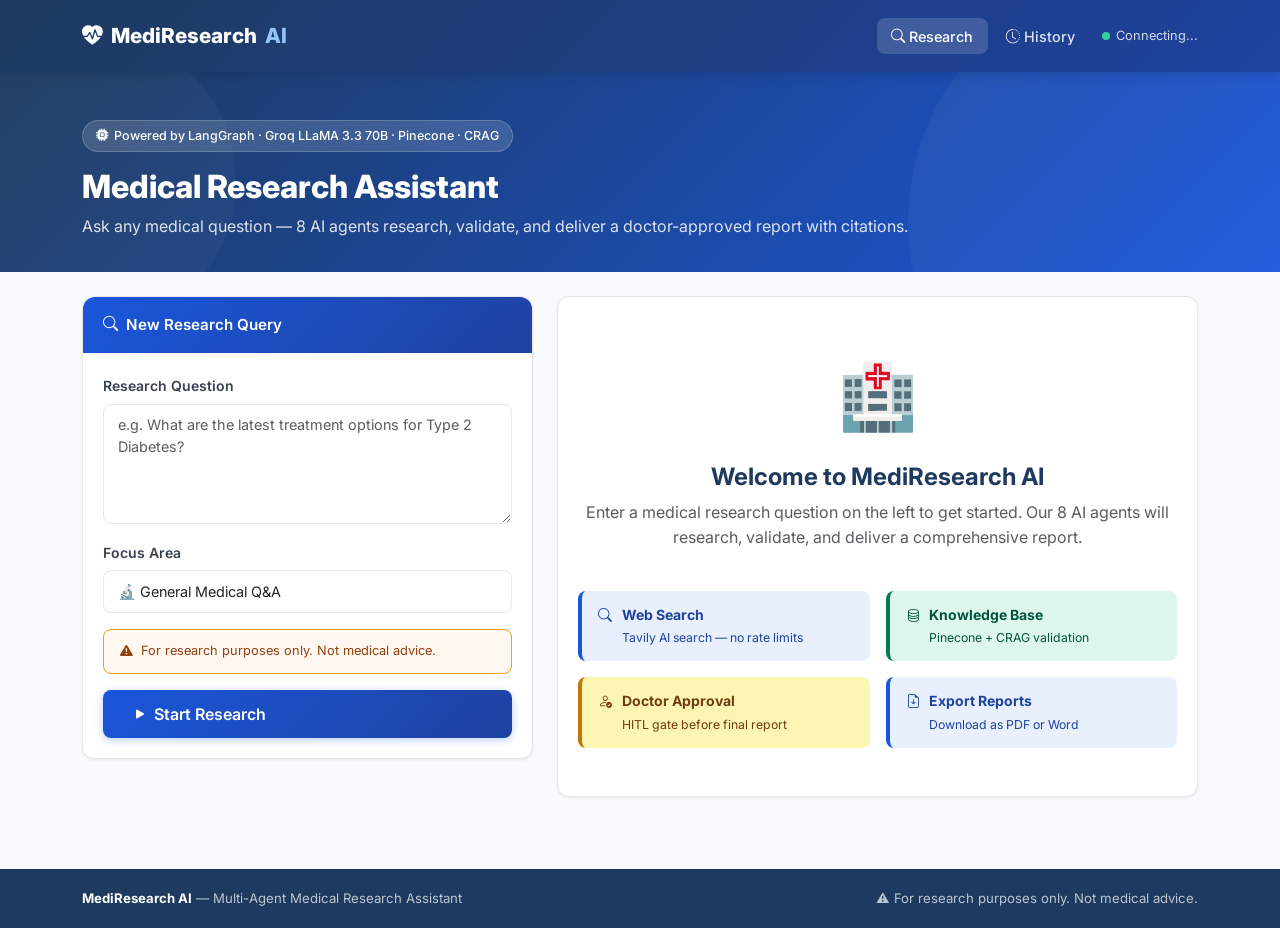
==== frontend/index.html @ 8231dea9 "create and updated all the files and fixed errors in graphs folder files" ====
<!DOCTYPE html>
<html lang="en">
<head>
    <meta charset="UTF-8">
    <meta name="viewport" content="width=device-width, initial-scale=1.0">
    <title>MediResearch AI — Medical Research Assistant</title>

    <!-- Bootstrap 5 -->
    <link href="https://cdn.jsdelivr.net/npm/bootstrap@5.3.2/dist/css/bootstrap.min.css" rel="stylesheet">
    <!-- Bootstrap Icons -->
    <link href="https://cdn.jsdelivr.net/npm/bootstrap-icons@1.11.3/font/bootstrap-icons.css" rel="stylesheet">
    <!-- Custom Styles -->
    <link href="css/style.css" rel="stylesheet">
</head>
<body>

<!-- ── NAVBAR ─────────────────────────────────────────────── -->
<nav class="navbar navbar-expand-lg">
    <div class="container">
        <a class="navbar-brand" href="index.html">
            <i class="bi bi-heart-pulse-fill"></i>
            MediResearch <span>AI</span>
        </a>
        <button class="navbar-toggler" type="button" data-bs-toggle="collapse" data-bs-target="#navMenu">
            <span class="navbar-toggler-icon"></span>
        </button>
        <div class="collapse navbar-collapse" id="navMenu">
            <ul class="navbar-nav ms-auto align-items-center gap-1">
                <li class="nav-item">
                    <a class="nav-link active" href="index.html">
                        <i class="bi bi-search"></i> Research
                    </a>
                </li>
                <li class="nav-item">
                    <a class="nav-link" href="sessions.html">
                        <i class="bi bi-clock-history"></i> History
                    </a>
                </li>
                <li class="nav-item ms-2">
                    <div class="navbar-status">
                        <div class="status-dot" id="apiStatusDot"></div>
                        <span id="apiStatusText">Connecting...</span>
                    </div>
                </li>
            </ul>
        </div>
    </div>
</nav>

<!-- ── HERO ───────────────────────────────────────────────── -->
<section class="hero-section">
    <div class="container">
        <div class="hero-badge">
            <i class="bi bi-cpu-fill"></i>
            Powered by LangGraph · Groq LLaMA 3.3 70B · Pinecone · CRAG
        </div>
        <h1 class="hero-title">Medical Research Assistant</h1>
        <p class="hero-subtitle">
            Ask any medical question — 8 AI agents research, validate, and deliver
            a doctor-approved report with citations.
        </p>
    </div>
</section>

<!-- ── MAIN CONTENT ───────────────────────────────────────── -->
<div class="container py-4">
    <div class="row g-4">

        <!-- ── LEFT COLUMN: Query Form + Progress ─────────── -->
        <div class="col-lg-5">

            <!-- Query Form -->
            <div class="card mb-4">
                <div class="card-header-custom">
                    <i class="bi bi-search"></i>
                    New Research Query
                </div>
                <div class="card-body">
                    <div class="mb-3">
                        <label class="form-label">Research Question</label>
                        <textarea
                            class="form-control"
                            id="queryInput"
                            placeholder="e.g. What are the latest treatment options for Type 2 Diabetes?"
                            rows="4"
                        ></textarea>
                    </div>
                    <div class="mb-3">
                        <label class="form-label">Focus Area</label>
                        <select class="form-select" id="focusArea">
                            <option value="general">🔬 General Medical Q&A</option>
                            <option value="disease">🦠 Disease-Specific Research</option>
                            <option value="drug">💊 Drug & Treatment Research</option>
                            <option value="news">📰 Latest Medical News</option>
                        </select>
                    </div>

                    <!-- Disclaimer -->
                    <div class="disclaimer-banner mb-3">
                        <i class="bi bi-exclamation-triangle-fill"></i>
                        <span>For research purposes only. Not medical advice.</span>
                    </div>

                    <button class="btn btn-primary w-100 btn-lg" id="startBtn" onclick="startResearch()">
                        <i class="bi bi-play-fill"></i>
                        Start Research
                    </button>
                </div>
            </div>

            <!-- Agent Progress Panel -->
            <div class="card" id="progressCard" style="display:none;">
                <div class="card-header-custom">
                    <i class="bi bi-activity"></i>
                    Agent Pipeline
                    <span class="badge bg-light text-primary ms-auto" id="progressBadge">Starting...</span>
                </div>
                <div class="card-body">
                    <div class="agent-pipeline" id="agentPipeline">

                        <!-- Memory Agent -->
                        <div class="agent-step" id="step-memory_load">
                            <div class="agent-icon">🧠</div>
                            <div class="agent-info">
                                <div class="agent-name">Memory Agent</div>
                                <div class="agent-desc">Loading prior research context</div>
                            </div>
                            <span class="agent-status-badge badge bg-secondary">Waiting</span>
                        </div>

                        <!-- Search Agent -->
                        <div class="agent-step" id="step-search_agent">
                            <div class="agent-icon">🔍</div>
                            <div class="agent-info">
                                <div class="agent-name">Search Agent</div>
                                <div class="agent-desc">Tavily web search</div>
                            </div>
                            <span class="agent-status-badge badge bg-secondary">Waiting</span>
                        </div>

                        <!-- RAG Agent -->
                        <div class="agent-step" id="step-rag_agent">
                            <div class="agent-icon">📚</div>
                            <div class="agent-info">
                                <div class="agent-name">RAG Agent</div>
                                <div class="agent-desc">Pinecone + CRAG validation</div>
                            </div>
                            <span class="agent-status-badge badge bg-secondary">Waiting</span>
                        </div>

                        <!-- News Agent -->
                        <div class="agent-step" id="step-news_agent">
                            <div class="agent-icon">📰</div>
                            <div class="agent-info">
                                <div class="agent-name">News Agent</div>
                                <div class="agent-desc">Latest medical news</div>
                            </div>
                            <span class="agent-status-badge badge bg-secondary">Waiting</span>
                        </div>

                        <!-- Summarizer -->
                        <div class="agent-step" id="step-summarizer_agent">
                            <div class="agent-icon">📝</div>
                            <div class="agent-info">
                                <div class="agent-name">Summarizer Agent</div>
                                <div class="agent-desc">Merging all sources</div>
                            </div>
                            <span class="agent-status-badge badge bg-secondary">Waiting</span>
                        </div>

                        <!-- Fact Check -->
                        <div class="agent-step" id="step-factcheck_agent">
                            <div class="agent-icon">🔎</div>
                            <div class="agent-info">
                                <div class="agent-name">Fact-Check Agent</div>
                                <div class="agent-desc">Validating claims</div>
                            </div>
                            <span class="agent-status-badge badge bg-secondary">Waiting</span>
                        </div>

                        <!-- HITL -->
                        <div class="agent-step" id="step-hitl_node">
                            <div class="agent-icon">👨‍⚕️</div>
                            <div class="agent-info">
                                <div class="agent-name">Doctor Review</div>
                                <div class="agent-desc">HITL approval gate</div>
                            </div>
                            <span class="agent-status-badge badge bg-secondary">Waiting</span>
                        </div>

                        <!-- Report -->
                        <div class="agent-step" id="step-report_agent">
                            <div class="agent-icon">📋</div>
                            <div class="agent-info">
                                <div class="agent-name">Report Agent</div>
                                <div class="agent-desc">Generating final report</div>
                            </div>
                            <span class="agent-status-badge badge bg-secondary">Waiting</span>
                        </div>

                        <!-- Export -->
                        <div class="agent-step" id="step-export_agent">
                            <div class="agent-icon">📤</div>
                            <div class="agent-info">
                                <div class="agent-name">Export Agent</div>
                                <div class="agent-desc">PDF & Word generation</div>
                            </div>
                            <span class="agent-status-badge badge bg-secondary">Waiting</span>
                        </div>

                    </div>
                </div>
            </div>

        </div>

        <!-- ── RIGHT COLUMN: HITL + Report ────────────────── -->
        <div class="col-lg-7">

            <!-- Welcome State -->
            <div id="welcomeState" class="card">
                <div class="card-body text-center py-5">
                    <div style="font-size:4rem; margin-bottom:1rem;">🏥</div>
                    <h4 class="text-navy fw-bold mb-2">Welcome to MediResearch AI</h4>
                    <p class="text-muted mb-4">
                        Enter a medical research question on the left to get started.
                        Our 8 AI agents will research, validate, and deliver a
                        comprehensive report.
                    </p>
                    <div class="row g-3 text-start mt-2">
                        <div class="col-md-6">
                            <div class="alert-medical info">
                                <i class="bi bi-search"></i>
                                <div>
                                    <strong>Web Search</strong><br>
                                    <small>Tavily AI search — no rate limits</small>
                                </div>
                            </div>
                        </div>
                        <div class="col-md-6">
                            <div class="alert-medical success">
                                <i class="bi bi-database"></i>
                                <div>
                                    <strong>Knowledge Base</strong><br>
                                    <small>Pinecone + CRAG validation</small>
                                </div>
                            </div>
                        </div>
                        <div class="col-md-6">
                            <div class="alert-medical warning">
                                <i class="bi bi-person-check"></i>
                                <div>
                                    <strong>Doctor Approval</strong><br>
                                    <small>HITL gate before final report</small>
                                </div>
                            </div>
                        </div>
                        <div class="col-md-6">
                            <div class="alert-medical info">
                                <i class="bi bi-file-earmark-arrow-down"></i>
                                <div>
                                    <strong>Export Reports</strong><br>
                                    <small>Download as PDF or Word</small>
                                </div>
                            </div>
                        </div>
                    </div>
                </div>
            </div>

            <!-- Loading State -->
            <div id="loadingState" class="card" style="display:none;">
                <div class="card-body text-center py-5">
                    <div class="spinner-medical mb-3"></div>
                    <h5 class="text-navy fw-bold" id="loadingMessage">
                        Starting research...
                    </h5>
                    <p class="text-muted small" id="loadingSubMessage">
                        Please wait while agents gather information
                    </p>
                </div>
            </div>

            <!-- HITL Panel -->
            <div id="hitlPanel" style="display:none;">
                <div class="hitl-panel mb-4">
                    <div class="hitl-header">
                        <i class="bi bi-person-check-fill text-warning fs-4 hitl-badge"></i>
                        <span class="hitl-title">⏸ Doctor Review Required</span>
                        <span class="badge bg-warning text-dark ms-auto hitl-badge">Awaiting Approval</span>
                    </div>

                    <!-- Confidence Score -->
                    <div class="d-flex align-items-center gap-3 mb-3">
                        <div class="confidence-circle" id="confidenceCircle">
                            <span id="confidenceScore">--</span>
                            <span class="confidence-label">/ 100</span>
                        </div>
                        <div>
                            <div class="fw-bold text-gray-900">AI Confidence Score</div>
                            <div class="text-muted small" id="confidenceLabel">
                                Calculating...
                            </div>
                            <div class="text-muted small mt-1">
                                Review the summary and approve or reject below
                            </div>
                        </div>
                    </div>

                    <!-- Summary Preview -->
                    <div class="mb-3">
                        <label class="form-label">Research Summary</label>
                        <div
                            id="summaryPreview"
                            style="
                                max-height: 200px;
                                overflow-y: auto;
                                background: white;
                                border: 1.5px solid #e5e7eb;
                                border-radius: 8px;
                                padding: 0.75rem;
                                font-size: 0.875rem;
                                line-height: 1.6;
                            "
                        >
                            Loading summary...
                        </div>
                    </div>

                    <!-- Doctor Comments -->
                    <div class="mb-3">
                        <label class="form-label">
                            Doctor's Notes
                            <span class="text-muted fw-normal">(optional)</span>
                        </label>
                        <textarea
                            class="form-control"
                            id="doctorComments"
                            placeholder="Add any corrections, clarifications, or additional notes..."
                            rows="3"
                        ></textarea>
                    </div>

                    <!-- Approval Buttons -->
                    <div class="d-flex gap-2">
                        <button
                            class="btn btn-success flex-fill"
                            onclick="submitApprovalDecision('approved')"
                        >
                            <i class="bi bi-check-circle-fill"></i>
                            Approve & Generate Report
                        </button>
                        <button
                            class="btn btn-danger flex-fill"
                            onclick="submitApprovalDecision('rejected')"
                        >
                            <i class="bi bi-x-circle-fill"></i>
                            Reject & Revise
                        </button>
                    </div>
                </div>
            </div>

            <!-- Report Panel -->
            <div id="reportPanel" style="display:none;">

                <!-- Report Header -->
                <div class="card mb-3">
                    <div class="card-header-custom">
                        <i class="bi bi-file-earmark-medical-fill"></i>
                        Final Research Report
                        <span class="badge bg-success ms-auto">
                            <i class="bi bi-check-circle-fill"></i> Approved
                        </span>
                    </div>
                    <div class="card-body">

                        <!-- Report Meta -->
                        <div class="d-flex align-items-center gap-3 mb-3">
                            <div class="confidence-circle" id="reportConfidenceCircle">
                                <span id="reportConfidenceScore">--</span>
                                <span class="confidence-label">/ 100</span>
                            </div>
                            <div class="flex-fill">
                                <div class="fw-bold" id="reportQuery">--</div>
                                <div class="text-muted small" id="reportMeta">--</div>
                            </div>
                        </div>

                        <!-- Export Buttons -->
                        <div class="d-flex gap-2 flex-wrap">
                            <button
                                class="btn btn-outline-primary"
                                id="exportPdfBtn"
                                onclick="downloadExport('pdf')"
                            >
                                <i class="bi bi-file-earmark-pdf-fill text-danger"></i>
                                Download PDF
                            </button>
                            <button
                                class="btn btn-outline-primary"
                                id="exportWordBtn"
                                onclick="downloadExport('word')"
                            >
                                <i class="bi bi-file-earmark-word-fill text-primary"></i>
                                Download Word
                            </button>
                            
                                href="sessions.html"
                                class="btn btn-outline-primary ms-auto"
                            >
                                <i class="bi bi-clock-history"></i>
                                View History
                            </a>
                        </div>
                    </div>
                </div>

                <!-- Report Content -->
                <div class="card">
                    <div class="card-body">
                        <div id="reportContent">
                            <!-- Rendered report goes here -->
                        </div>
                    </div>
                </div>

            </div>

        </div>
    </div>
</div>

<!-- ── FOOTER ─────────────────────────────────────────────── -->
<footer class="footer mt-5">
    <div class="container">
        <div class="d-flex justify-content-between align-items-center flex-wrap gap-2">
            <div>
                <strong class="text-white">MediResearch AI</strong> —
                Multi-Agent Medical Research Assistant
            </div>
            <div>
                ⚠️ For research purposes only. Not medical advice.
            </div>
        </div>
    </div>
</footer>

<!-- Bootstrap JS -->
<script src="https://cdn.jsdelivr.net/npm/bootstrap@5.3.2/dist/js/bootstrap.bundle.min.js"></script>
<!-- API Client -->
<script src="js/api.js"></script>
<!-- Page Logic -->
<script src="js/research.js"></script>

</body>
</html>
---- frontend/css/style.css ----
/* ============================================================
   MediResearch AI — Custom Styles
   Medical / Clinical Theme — Blue & White
   Built on top of Bootstrap 5
   ============================================================ */

/* ── Google Fonts ─────────────────────────────────────────── */
@import url('https://fonts.googleapis.com/css2?family=Inter:wght@300;400;500;600;700;800&family=JetBrains+Mono:wght@400;500&display=swap');

/* ── CSS Variables ────────────────────────────────────────── */
:root {
    --primary:       #1a56db;
    --primary-dark:  #1e429f;
    --primary-light: #e8f0fe;
    --secondary:     #0ea5e9;
    --success:       #057a55;
    --success-light: #def7ec;
    --warning:       #c27803;
    --warning-light: #fdf6b2;
    --danger:        #c81e1e;
    --danger-light:  #fde8e8;
    --navy:          #1e3a5f;
    --gray-50:       #f9fafb;
    --gray-100:      #f3f4f6;
    --gray-200:      #e5e7eb;
    --gray-300:      #d1d5db;
    --gray-500:      #6b7280;
    --gray-700:      #374151;
    --gray-900:      #111827;
    --white:         #ffffff;
    --shadow-sm:     0 1px 3px rgba(0,0,0,0.08);
    --shadow-md:     0 4px 12px rgba(0,0,0,0.10);
    --shadow-lg:     0 8px 24px rgba(0,0,0,0.12);
    --radius:        12px;
    --radius-sm:     8px;
    --radius-lg:     16px;
}

/* ── Base ─────────────────────────────────────────────────── */
* {
    margin: 0;
    padding: 0;
    box-sizing: border-box;
}

body {
    font-family: 'Inter', sans-serif;
    background-color: var(--gray-50);
    color: var(--gray-900);
    line-height: 1.6;
}

/* ── Navbar ───────────────────────────────────────────────── */
.navbar {
    background: linear-gradient(135deg, var(--navy) 0%, var(--primary-dark) 100%) !important;
    padding: 0.9rem 0;
    box-shadow: var(--shadow-md);
    position: sticky;
    top: 0;
    z-index: 1000;
}

.navbar-brand {
    font-size: 1.3rem;
    font-weight: 800;
    color: var(--white) !important;
    display: flex;
    align-items: center;
    gap: 0.5rem;
}

.navbar-brand span {
    color: #93c5fd;
}

.nav-link {
    color: rgba(255,255,255,0.85) !important;
    font-weight: 500;
    font-size: 0.9rem;
    padding: 0.4rem 0.9rem !important;
    border-radius: var(--radius-sm);
    transition: all 0.2s;
}

.nav-link:hover,
.nav-link.active {
    color: var(--white) !important;
    background: rgba(255,255,255,0.15);
}

.navbar-status {
    display: flex;
    align-items: center;
    gap: 0.4rem;
    font-size: 0.8rem;
    color: rgba(255,255,255,0.8);
}

.status-dot {
    width: 8px;
    height: 8px;
    border-radius: 50%;
    background: #34d399;
    animation: pulse 2s infinite;
}

@keyframes pulse {
    0%, 100% { opacity: 1; }
    50% { opacity: 0.4; }
}

/* ── Hero Section ─────────────────────────────────────────── */
.hero-section {
    background: linear-gradient(135deg, var(--navy) 0%, var(--primary) 100%);
    color: var(--white);
    padding: 3rem 0 2rem;
    position: relative;
    overflow: hidden;
}

.hero-section::before {
    content: '';
    position: absolute;
    top: -50%;
    right: -10%;
    width: 500px;
    height: 500px;
    border-radius: 50%;
    background: rgba(255,255,255,0.04);
}

.hero-section::after {
    content: '';
    position: absolute;
    bottom: -30%;
    left: -5%;
    width: 300px;
    height: 300px;
    border-radius: 50%;
    background: rgba(255,255,255,0.03);
}

.hero-title {
    font-size: 2rem;
    font-weight: 800;
    margin-bottom: 0.5rem;
}

.hero-subtitle {
    font-size: 1rem;
    opacity: 0.85;
    margin-bottom: 0;
}

.hero-badge {
    display: inline-flex;
    align-items: center;
    gap: 0.4rem;
    background: rgba(255,255,255,0.15);
    border: 1px solid rgba(255,255,255,0.2);
    color: var(--white);
    padding: 0.3rem 0.8rem;
    border-radius: 20px;
    font-size: 0.78rem;
    font-weight: 500;
    margin-bottom: 1rem;
}

/* ── Cards ────────────────────────────────────────────────── */
.card {
    border: 1px solid var(--gray-200);
    border-radius: var(--radius);
    box-shadow: var(--shadow-sm);
    background: var(--white);
    transition: box-shadow 0.2s;
}

.card:hover {
    box-shadow: var(--shadow-md);
}

.card-header-custom {
    background: linear-gradient(135deg, var(--primary) 0%, var(--primary-dark) 100%);
    color: var(--white);
    padding: 1rem 1.25rem;
    border-radius: var(--radius) var(--radius) 0 0;
    font-weight: 600;
    font-size: 0.95rem;
    display: flex;
    align-items: center;
    gap: 0.5rem;
}

.card-body {
    padding: 1.25rem;
}

/* ── Form Controls ────────────────────────────────────────── */
.form-control,
.form-select {
    border: 1.5px solid var(--gray-200);
    border-radius: var(--radius-sm);
    padding: 0.6rem 0.9rem;
    font-size: 0.9rem;
    font-family: 'Inter', sans-serif;
    transition: all 0.2s;
    background: var(--white);
}

.form-control:focus,
.form-select:focus {
    border-color: var(--primary);
    box-shadow: 0 0 0 3px rgba(26,86,219,0.12);
    outline: none;
}

textarea.form-control {
    min-height: 120px;
    resize: vertical;
}

.form-label {
    font-weight: 600;
    font-size: 0.875rem;
    color: var(--gray-700);
    margin-bottom: 0.4rem;
}

/* ── Buttons ──────────────────────────────────────────────── */
.btn {
    font-family: 'Inter', sans-serif;
    font-weight: 600;
    font-size: 0.875rem;
    padding: 0.55rem 1.2rem;
    border-radius: var(--radius-sm);
    transition: all 0.2s;
    display: inline-flex;
    align-items: center;
    gap: 0.4rem;
    border: none;
    cursor: pointer;
}

.btn-primary {
    background: linear-gradient(135deg, var(--primary) 0%, var(--primary-dark) 100%);
    color: var(--white);
    box-shadow: 0 2px 8px rgba(26,86,219,0.3);
}

.btn-primary:hover {
    background: linear-gradient(135deg, var(--primary-dark) 0%, #1a3a8f 100%);
    box-shadow: 0 4px 12px rgba(26,86,219,0.4);
    transform: translateY(-1px);
    color: var(--white);
}

.btn-success {
    background: linear-gradient(135deg, #057a55 0%, #046c4e 100%);
    color: var(--white);
    box-shadow: 0 2px 8px rgba(5,122,85,0.3);
}

.btn-success:hover {
    transform: translateY(-1px);
    color: var(--white);
}

.btn-danger {
    background: linear-gradient(135deg, #c81e1e 0%, #9b1c1c 100%);
    color: var(--white);
    box-shadow: 0 2px 8px rgba(200,30,30,0.3);
}

.btn-danger:hover {
    transform: translateY(-1px);
    color: var(--white);
}

.btn-outline-primary {
    border: 1.5px solid var(--primary);
    color: var(--primary);
    background: transparent;
}

.btn-outline-primary:hover {
    background: var(--primary);
    color: var(--white);
}

.btn-lg {
    padding: 0.75rem 1.8rem;
    font-size: 1rem;
    border-radius: var(--radius-sm);
}

/* ── Agent Progress ───────────────────────────────────────── */
.agent-pipeline {
    display: flex;
    flex-direction: column;
    gap: 0.6rem;
}

.agent-step {
    display: flex;
    align-items: center;
    gap: 0.75rem;
    padding: 0.75rem 1rem;
    border-radius: var(--radius-sm);
    border: 1.5px solid var(--gray-200);
    background: var(--gray-50);
    transition: all 0.3s;
}

.agent-step.active {
    border-color: var(--primary);
    background: var(--primary-light);
    box-shadow: 0 0 0 3px rgba(26,86,219,0.08);
}

.agent-step.completed {
    border-color: #057a55;
    background: var(--success-light);
}

.agent-step.failed {
    border-color: var(--danger);
    background: var(--danger-light);
}

.agent-icon {
    width: 36px;
    height: 36px;
    border-radius: 50%;
    display: flex;
    align-items: center;
    justify-content: center;
    font-size: 1rem;
    flex-shrink: 0;
    background: var(--gray-200);
}

.agent-step.active .agent-icon {
    background: var(--primary);
    color: var(--white);
    animation: spin 1.5s linear infinite;
}

.agent-step.completed .agent-icon {
    background: #057a55;
    color: var(--white);
}

@keyframes spin {
    from { transform: rotate(0deg); }
    to { transform: rotate(360deg); }
}

.agent-info {
    flex: 1;
}

.agent-name {
    font-weight: 600;
    font-size: 0.875rem;
    color: var(--gray-900);
}

.agent-desc {
    font-size: 0.775rem;
    color: var(--gray-500);
}

.agent-status-badge {
    font-size: 0.72rem;
    font-weight: 600;
    padding: 0.2rem 0.6rem;
    border-radius: 20px;
}

/* ── HITL Panel ───────────────────────────────────────────── */
.hitl-panel {
    border: 2px solid var(--warning);
    border-radius: var(--radius);
    background: var(--warning-light);
    padding: 1.25rem;
}

.hitl-header {
    display: flex;
    align-items: center;
    gap: 0.6rem;
    margin-bottom: 1rem;
}

.hitl-title {
    font-size: 1rem;
    font-weight: 700;
    color: var(--warning);
}

.hitl-badge {
    animation: blink 1.5s infinite;
}

@keyframes blink {
    0%, 100% { opacity: 1; }
    50% { opacity: 0.3; }
}

/* ── Confidence Score ─────────────────────────────────────── */
.confidence-circle {
    width: 80px;
    height: 80px;
    border-radius: 50%;
    display: flex;
    flex-direction: column;
    align-items: center;
    justify-content: center;
    font-weight: 800;
    font-size: 1.4rem;
    border: 4px solid;
    flex-shrink: 0;
}

.confidence-circle.high {
    border-color: #057a55;
    color: #057a55;
    background: var(--success-light);
}

.confidence-circle.medium {
    border-color: var(--warning);
    color: var(--warning);
    background: var(--warning-light);
}

.confidence-circle.low {
    border-color: var(--danger);
    color: var(--danger);
    background: var(--danger-light);
}

.confidence-label {
    font-size: 0.6rem;
    font-weight: 600;
    letter-spacing: 0.5px;
}

/* ── Report Content ───────────────────────────────────────── */
.report-content {
    font-family: 'Inter', sans-serif;
    line-height: 1.8;
    color: var(--gray-700);
}

.report-content h1 {
    font-size: 1.4rem;
    font-weight: 800;
    color: var(--navy);
    border-bottom: 3px solid var(--primary);
    padding-bottom: 0.5rem;
    margin: 1.5rem 0 1rem;
}

.report-content h2 {
    font-size: 1.1rem;
    font-weight: 700;
    color: var(--primary-dark);
    margin: 1.2rem 0 0.6rem;
}

.report-content h3 {
    font-size: 1rem;
    font-weight: 600;
    color: var(--gray-700);
    margin: 1rem 0 0.5rem;
}

.report-content p {
    margin-bottom: 0.8rem;
}

.report-content ul,
.report-content ol {
    padding-left: 1.4rem;
    margin-bottom: 0.8rem;
}

.report-content li {
    margin-bottom: 0.3rem;
}

.report-content strong {
    color: var(--gray-900);
    font-weight: 600;
}

.report-content hr {
    border-color: var(--gray-200);
    margin: 1.2rem 0;
}

/* ── Session Cards ────────────────────────────────────────── */
.session-card {
    border: 1.5px solid var(--gray-200);
    border-radius: var(--radius);
    padding: 1rem 1.25rem;
    background: var(--white);
    transition: all 0.2s;
    cursor: pointer;
    text-decoration: none;
    display: block;
    color: inherit;
}

.session-card:hover {
    border-color: var(--primary);
    box-shadow: var(--shadow-md);
    transform: translateY(-2px);
    color: inherit;
    text-decoration: none;
}

.session-query {
    font-weight: 600;
    font-size: 0.9rem;
    color: var(--gray-900);
    margin-bottom: 0.3rem;
    white-space: nowrap;
    overflow: hidden;
    text-overflow: ellipsis;
}

.session-meta {
    font-size: 0.775rem;
    color: var(--gray-500);
    display: flex;
    gap: 0.8rem;
    flex-wrap: wrap;
}

/* ── Badges ───────────────────────────────────────────────── */
.badge-focus {
    font-size: 0.7rem;
    font-weight: 600;
    padding: 0.25rem 0.6rem;
    border-radius: 20px;
    text-transform: uppercase;
    letter-spacing: 0.5px;
}

.badge-disease  { background: #dbeafe; color: #1e40af; }
.badge-drug     { background: #d1fae5; color: #065f46; }
.badge-news     { background: #fef3c7; color: #92400e; }
.badge-general  { background: #f3e8ff; color: #6b21a8; }

/* ── Loading Spinner ──────────────────────────────────────── */
.spinner-medical {
    width: 48px;
    height: 48px;
    border: 4px solid var(--gray-200);
    border-top-color: var(--primary);
    border-radius: 50%;
    animation: spin 0.8s linear infinite;
    margin: 0 auto;
}

/* ── Alert Boxes ──────────────────────────────────────────── */
.alert-medical {
    border-radius: var(--radius-sm);
    border-left: 4px solid;
    padding: 0.8rem 1rem;
    font-size: 0.875rem;
    display: flex;
    align-items: flex-start;
    gap: 0.6rem;
}

.alert-medical.info {
    background: var(--primary-light);
    border-color: var(--primary);
    color: var(--primary-dark);
}

.alert-medical.success {
    background: var(--success-light);
    border-color: #057a55;
    color: #03543f;
}

.alert-medical.warning {
    background: var(--warning-light);
    border-color: var(--warning);
    color: #723b13;
}

.alert-medical.danger {
    background: var(--danger-light);
    border-color: var(--danger);
    color: #771d1d;
}

/* ── Footer ───────────────────────────────────────────────── */
.footer {
    background: var(--navy);
    color: rgba(255,255,255,0.7);
    padding: 1.2rem 0;
    font-size: 0.825rem;
    margin-top: auto;
}

.footer a {
    color: rgba(255,255,255,0.85);
    text-decoration: none;
}

.footer a:hover {
    color: var(--white);
}

/* ── Disclaimer Banner ────────────────────────────────────── */
.disclaimer-banner {
    background: #fff8f0;
    border: 1.5px solid #f59e0b;
    border-radius: var(--radius-sm);
    padding: 0.7rem 1rem;
    font-size: 0.8rem;
    color: #92400e;
    display: flex;
    align-items: flex-start;
    gap: 0.5rem;
}

/* ── Utility ──────────────────────────────────────────────── */
.text-primary-custom { color: var(--primary) !important; }
.text-navy           { color: var(--navy) !important; }
.bg-primary-light    { background: var(--primary-light) !important; }
.border-primary      { border-color: var(--primary) !important; }

.mono {
    font-family: 'JetBrains Mono', monospace;
    font-size: 0.85em;
}

.section-title {
    font-size: 1.1rem;
    font-weight: 700;
    color: var(--navy);
    display: flex;
    align-items: center;
    gap: 0.5rem;
    margin-bottom: 1rem;
}

.divider {
    height: 1px;
    background: var(--gray-200);
    margin: 1.2rem 0;
}

/* ── Responsive ───────────────────────────────────────────── */
@media (max-width: 768px) {
    .hero-title  { font-size: 1.5rem; }
    .hero-section { padding: 2rem 0 1.5rem; }
    .confidence-circle { width: 64px; height: 64px; font-size: 1.1rem; }
}
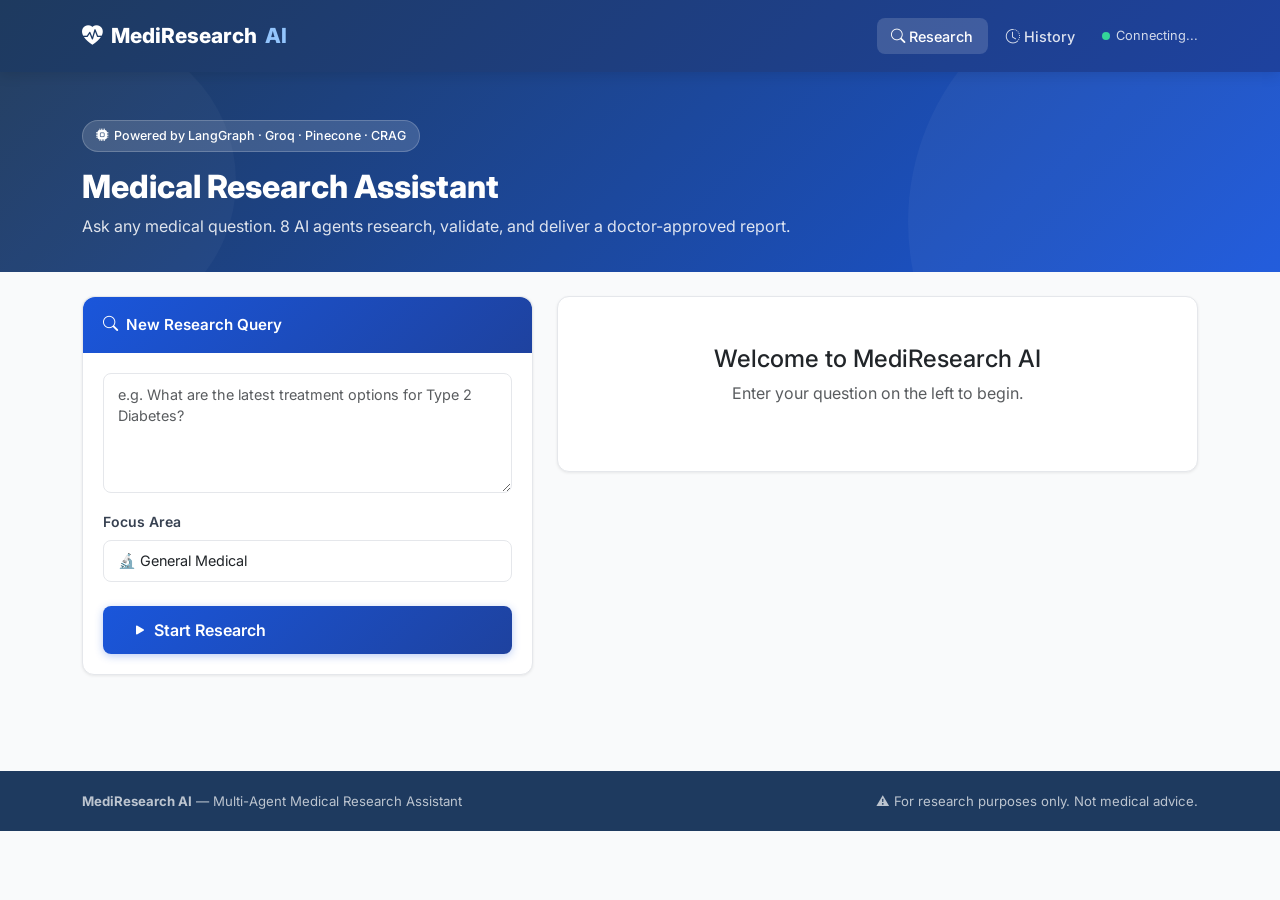
==== commit fd02d2a5: "Update and fix the errors in frontend files" ====
--- a/frontend/index.html
+++ b/frontend/index.html
@@ -1,457 +1,168 @@
-<!DOCTYPE html>
+<!doctype html>
 <html lang="en">
-<head>
-    <meta charset="UTF-8">
-    <meta name="viewport" content="width=device-width, initial-scale=1.0">
+  <head>
+    <meta charset="UTF-8" />
+    <meta name="viewport" content="width=device-width, initial-scale=1.0" />
     <title>MediResearch AI — Medical Research Assistant</title>
-
-    <!-- Bootstrap 5 -->
-    <link href="https://cdn.jsdelivr.net/npm/bootstrap@5.3.2/dist/css/bootstrap.min.css" rel="stylesheet">
-    <!-- Bootstrap Icons -->
-    <link href="https://cdn.jsdelivr.net/npm/bootstrap-icons@1.11.3/font/bootstrap-icons.css" rel="stylesheet">
-    <!-- Custom Styles -->
-    <link href="css/style.css" rel="stylesheet">
-</head>
-<body>
-
-<!-- ── NAVBAR ─────────────────────────────────────────────── -->
-<nav class="navbar navbar-expand-lg">
-    <div class="container">
+    <link
+      href="https://cdn.jsdelivr.net/npm/bootstrap@5.3.2/dist/css/bootstrap.min.css"
+      rel="stylesheet"
+    />
+    <link
+      href="https://cdn.jsdelivr.net/npm/bootstrap-icons@1.11.3/font/bootstrap-icons.css"
+      rel="stylesheet"
+    />
+    <link href="css/style.css" rel="stylesheet" />
+  </head>
+  <body>
+    <nav class="navbar navbar-expand-lg">
+      <div class="container">
         <a class="navbar-brand" href="index.html">
-            <i class="bi bi-heart-pulse-fill"></i>
-            MediResearch <span>AI</span>
+          <i class="bi bi-heart-pulse-fill"></i> MediResearch <span>AI</span>
         </a>
-        <button class="navbar-toggler" type="button" data-bs-toggle="collapse" data-bs-target="#navMenu">
-            <span class="navbar-toggler-icon"></span>
+        <button
+          class="navbar-toggler"
+          type="button"
+          data-bs-toggle="collapse"
+          data-bs-target="#navMenu"
+        >
+          <span class="navbar-toggler-icon"></span>
         </button>
         <div class="collapse navbar-collapse" id="navMenu">
-            <ul class="navbar-nav ms-auto align-items-center gap-1">
-                <li class="nav-item">
-                    <a class="nav-link active" href="index.html">
-                        <i class="bi bi-search"></i> Research
-                    </a>
-                </li>
-                <li class="nav-item">
-                    <a class="nav-link" href="sessions.html">
-                        <i class="bi bi-clock-history"></i> History
-                    </a>
-                </li>
-                <li class="nav-item ms-2">
-                    <div class="navbar-status">
-                        <div class="status-dot" id="apiStatusDot"></div>
-                        <span id="apiStatusText">Connecting...</span>
-                    </div>
-                </li>
-            </ul>
+          <ul class="navbar-nav ms-auto align-items-center gap-1">
+            <li class="nav-item">
+              <a class="nav-link active" href="index.html"
+                ><i class="bi bi-search"></i> Research</a
+              >
+            </li>
+            <li class="nav-item">
+              <a class="nav-link" href="sessions.html"
+                ><i class="bi bi-clock-history"></i> History</a
+              >
+            </li>
+            <li class="nav-item ms-2">
+              <div class="navbar-status">
+                <div class="status-dot" id="apiStatusDot"></div>
+                <span id="apiStatusText">Connecting...</span>
+              </div>
+            </li>
+          </ul>
         </div>
-    </div>
-</nav>
+      </div>
+    </nav>
 
-<!-- ── HERO ───────────────────────────────────────────────── -->
-<section class="hero-section">
-    <div class="container">
+    <section class="hero-section">
+      <div class="container">
         <div class="hero-badge">
-            <i class="bi bi-cpu-fill"></i>
-            Powered by LangGraph · Groq LLaMA 3.3 70B · Pinecone · CRAG
+          <i class="bi bi-cpu-fill"></i> Powered by LangGraph · Groq · Pinecone
+          · CRAG
         </div>
         <h1 class="hero-title">Medical Research Assistant</h1>
         <p class="hero-subtitle">
-            Ask any medical question — 8 AI agents research, validate, and deliver
-            a doctor-approved report with citations.
+          Ask any medical question. 8 AI agents research, validate, and deliver
+          a doctor-approved report.
         </p>
-    </div>
-</section>
+      </div>
+    </section>
 
-<!-- ── MAIN CONTENT ───────────────────────────────────────── -->
-<div class="container py-4">
-    <div class="row g-4">
+    <div class="container py-4">
+      <div class="row g-4">
+        <!-- Left Column -->
+        <div class="col-lg-5">
+          <div class="card mb-4">
+            <div class="card-header-custom">
+              <i class="bi bi-search"></i> New Research Query
+            </div>
+            <div class="card-body">
+              <textarea
+                class="form-control"
+                id="queryInput"
+                rows="4"
+                placeholder="e.g. What are the latest treatment options for Type 2 Diabetes?"
+              ></textarea>
+              <div class="mt-3">
+                <label class="form-label">Focus Area</label>
+                <select class="form-select" id="focusArea">
+                  <option value="general">🔬 General Medical</option>
+                  <option value="disease">🦠 Disease</option>
+                  <option value="drug">💊 Drug / Treatment</option>
+                  <option value="news">📰 Latest News</option>
+                </select>
+              </div>
+              <button
+                class="btn btn-primary w-100 btn-lg mt-4"
+                id="startBtn"
+                onclick="startResearch()"
+              >
+                <i class="bi bi-play-fill"></i> Start Research
+              </button>
+            </div>
+          </div>
 
-        <!-- ── LEFT COLUMN: Query Form + Progress ─────────── -->
-        <div class="col-lg-5">
-
-            <!-- Query Form -->
-            <div class="card mb-4">
-                <div class="card-header-custom">
-                    <i class="bi bi-search"></i>
-                    New Research Query
-                </div>
-                <div class="card-body">
-                    <div class="mb-3">
-                        <label class="form-label">Research Question</label>
-                        <textarea
-                            class="form-control"
-                            id="queryInput"
-                            placeholder="e.g. What are the latest treatment options for Type 2 Diabetes?"
-                            rows="4"
-                        ></textarea>
-                    </div>
-                    <div class="mb-3">
-                        <label class="form-label">Focus Area</label>
-                        <select class="form-select" id="focusArea">
-                            <option value="general">🔬 General Medical Q&A</option>
-                            <option value="disease">🦠 Disease-Specific Research</option>
-                            <option value="drug">💊 Drug & Treatment Research</option>
-                            <option value="news">📰 Latest Medical News</option>
-                        </select>
-                    </div>
-
-                    <!-- Disclaimer -->
-                    <div class="disclaimer-banner mb-3">
-                        <i class="bi bi-exclamation-triangle-fill"></i>
-                        <span>For research purposes only. Not medical advice.</span>
-                    </div>
-
-                    <button class="btn btn-primary w-100 btn-lg" id="startBtn" onclick="startResearch()">
-                        <i class="bi bi-play-fill"></i>
-                        Start Research
-                    </button>
-                </div>
+          <!-- Progress Panel -->
+          <div class="card" id="progressCard" style="display: none">
+            <div class="card-header-custom">
+              <i class="bi bi-activity"></i> Agent Pipeline
+              <span
+                class="badge bg-light text-primary ms-auto"
+                id="progressBadge"
+                >Running...</span
+              >
             </div>
-
-            <!-- Agent Progress Panel -->
-            <div class="card" id="progressCard" style="display:none;">
-                <div class="card-header-custom">
-                    <i class="bi bi-activity"></i>
-                    Agent Pipeline
-                    <span class="badge bg-light text-primary ms-auto" id="progressBadge">Starting...</span>
-                </div>
-                <div class="card-body">
-                    <div class="agent-pipeline" id="agentPipeline">
-
-                        <!-- Memory Agent -->
-                        <div class="agent-step" id="step-memory_load">
-                            <div class="agent-icon">🧠</div>
-                            <div class="agent-info">
-                                <div class="agent-name">Memory Agent</div>
-                                <div class="agent-desc">Loading prior research context</div>
-                            </div>
-                            <span class="agent-status-badge badge bg-secondary">Waiting</span>
-                        </div>
-
-                        <!-- Search Agent -->
-                        <div class="agent-step" id="step-search_agent">
-                            <div class="agent-icon">🔍</div>
-                            <div class="agent-info">
-                                <div class="agent-name">Search Agent</div>
-                                <div class="agent-desc">Tavily web search</div>
-                            </div>
-                            <span class="agent-status-badge badge bg-secondary">Waiting</span>
-                        </div>
-
-                        <!-- RAG Agent -->
-                        <div class="agent-step" id="step-rag_agent">
-                            <div class="agent-icon">📚</div>
-                            <div class="agent-info">
-                                <div class="agent-name">RAG Agent</div>
-                                <div class="agent-desc">Pinecone + CRAG validation</div>
-                            </div>
-                            <span class="agent-status-badge badge bg-secondary">Waiting</span>
-                        </div>
-
-                        <!-- News Agent -->
-                        <div class="agent-step" id="step-news_agent">
-                            <div class="agent-icon">📰</div>
-                            <div class="agent-info">
-                                <div class="agent-name">News Agent</div>
-                                <div class="agent-desc">Latest medical news</div>
-                            </div>
-                            <span class="agent-status-badge badge bg-secondary">Waiting</span>
-                        </div>
-
-                        <!-- Summarizer -->
-                        <div class="agent-step" id="step-summarizer_agent">
-                            <div class="agent-icon">📝</div>
-                            <div class="agent-info">
-                                <div class="agent-name">Summarizer Agent</div>
-                                <div class="agent-desc">Merging all sources</div>
-                            </div>
-                            <span class="agent-status-badge badge bg-secondary">Waiting</span>
-                        </div>
-
-                        <!-- Fact Check -->
-                        <div class="agent-step" id="step-factcheck_agent">
-                            <div class="agent-icon">🔎</div>
-                            <div class="agent-info">
-                                <div class="agent-name">Fact-Check Agent</div>
-                                <div class="agent-desc">Validating claims</div>
-                            </div>
-                            <span class="agent-status-badge badge bg-secondary">Waiting</span>
-                        </div>
-
-                        <!-- HITL -->
-                        <div class="agent-step" id="step-hitl_node">
-                            <div class="agent-icon">👨‍⚕️</div>
-                            <div class="agent-info">
-                                <div class="agent-name">Doctor Review</div>
-                                <div class="agent-desc">HITL approval gate</div>
-                            </div>
-                            <span class="agent-status-badge badge bg-secondary">Waiting</span>
-                        </div>
-
-                        <!-- Report -->
-                        <div class="agent-step" id="step-report_agent">
-                            <div class="agent-icon">📋</div>
-                            <div class="agent-info">
-                                <div class="agent-name">Report Agent</div>
-                                <div class="agent-desc">Generating final report</div>
-                            </div>
-                            <span class="agent-status-badge badge bg-secondary">Waiting</span>
-                        </div>
-
-                        <!-- Export -->
-                        <div class="agent-step" id="step-export_agent">
-                            <div class="agent-icon">📤</div>
-                            <div class="agent-info">
-                                <div class="agent-name">Export Agent</div>
-                                <div class="agent-desc">PDF & Word generation</div>
-                            </div>
-                            <span class="agent-status-badge badge bg-secondary">Waiting</span>
-                        </div>
-
-                    </div>
-                </div>
+            <div class="card-body">
+              <div class="agent-pipeline" id="agentPipeline">
+                <!-- Populated by JS -->
+              </div>
             </div>
-
+          </div>
         </div>
 
-        <!-- ── RIGHT COLUMN: HITL + Report ────────────────── -->
+        <!-- Right Column -->
         <div class="col-lg-7">
+          <div id="welcomeState" class="card">
+            <div class="card-body text-center py-5">
+              <h4>Welcome to MediResearch AI</h4>
+              <p class="text-muted">
+                Enter your question on the left to begin.
+              </p>
+            </div>
+          </div>
 
-            <!-- Welcome State -->
-            <div id="welcomeState" class="card">
-                <div class="card-body text-center py-5">
-                    <div style="font-size:4rem; margin-bottom:1rem;">🏥</div>
-                    <h4 class="text-navy fw-bold mb-2">Welcome to MediResearch AI</h4>
-                    <p class="text-muted mb-4">
-                        Enter a medical research question on the left to get started.
-                        Our 8 AI agents will research, validate, and deliver a
-                        comprehensive report.
-                    </p>
-                    <div class="row g-3 text-start mt-2">
-                        <div class="col-md-6">
-                            <div class="alert-medical info">
-                                <i class="bi bi-search"></i>
-                                <div>
-                                    <strong>Web Search</strong><br>
-                                    <small>Tavily AI search — no rate limits</small>
-                                </div>
-                            </div>
-                        </div>
-                        <div class="col-md-6">
-                            <div class="alert-medical success">
-                                <i class="bi bi-database"></i>
-                                <div>
-                                    <strong>Knowledge Base</strong><br>
-                                    <small>Pinecone + CRAG validation</small>
-                                </div>
-                            </div>
-                        </div>
-                        <div class="col-md-6">
-                            <div class="alert-medical warning">
-                                <i class="bi bi-person-check"></i>
-                                <div>
-                                    <strong>Doctor Approval</strong><br>
-                                    <small>HITL gate before final report</small>
-                                </div>
-                            </div>
-                        </div>
-                        <div class="col-md-6">
-                            <div class="alert-medical info">
-                                <i class="bi bi-file-earmark-arrow-down"></i>
-                                <div>
-                                    <strong>Export Reports</strong><br>
-                                    <small>Download as PDF or Word</small>
-                                </div>
-                            </div>
-                        </div>
-                    </div>
-                </div>
+          <div id="loadingState" class="card" style="display: none">
+            <div class="card-body text-center py-5">
+              <div class="spinner-medical mb-3"></div>
+              <h5 id="loadingMessage">Starting research...</h5>
+              <p class="text-muted small" id="loadingSubMessage"></p>
             </div>
+          </div>
 
-            <!-- Loading State -->
-            <div id="loadingState" class="card" style="display:none;">
-                <div class="card-body text-center py-5">
-                    <div class="spinner-medical mb-3"></div>
-                    <h5 class="text-navy fw-bold" id="loadingMessage">
-                        Starting research...
-                    </h5>
-                    <p class="text-muted small" id="loadingSubMessage">
-                        Please wait while agents gather information
-                    </p>
-                </div>
-            </div>
+          <div id="hitlPanel" style="display: none">
+            <!-- HITL panel will be populated by JS -->
+          </div>
 
-            <!-- HITL Panel -->
-            <div id="hitlPanel" style="display:none;">
-                <div class="hitl-panel mb-4">
-                    <div class="hitl-header">
-                        <i class="bi bi-person-check-fill text-warning fs-4 hitl-badge"></i>
-                        <span class="hitl-title">⏸ Doctor Review Required</span>
-                        <span class="badge bg-warning text-dark ms-auto hitl-badge">Awaiting Approval</span>
-                    </div>
+          <div id="reportPanel" style="display: none">
+            <!-- Report panel will be populated by JS -->
+          </div>
+        </div>
+      </div>
+    </div>
 
-                    <!-- Confidence Score -->
-                    <div class="d-flex align-items-center gap-3 mb-3">
-                        <div class="confidence-circle" id="confidenceCircle">
-                            <span id="confidenceScore">--</span>
-                            <span class="confidence-label">/ 100</span>
-                        </div>
-                        <div>
-                            <div class="fw-bold text-gray-900">AI Confidence Score</div>
-                            <div class="text-muted small" id="confidenceLabel">
-                                Calculating...
-                            </div>
-                            <div class="text-muted small mt-1">
-                                Review the summary and approve or reject below
-                            </div>
-                        </div>
-                    </div>
+    <footer class="footer mt-5">
+      <div class="container">
+        <div
+          class="d-flex justify-content-between align-items-center flex-wrap gap-2"
+        >
+          <div>
+            <strong>MediResearch AI</strong> — Multi-Agent Medical Research
+            Assistant
+          </div>
+          <div>⚠️ For research purposes only. Not medical advice.</div>
+        </div>
+      </div>
+    </footer>
 
-                    <!-- Summary Preview -->
-                    <div class="mb-3">
-                        <label class="form-label">Research Summary</label>
-                        <div
-                            id="summaryPreview"
-                            style="
-                                max-height: 200px;
-                                overflow-y: auto;
-                                background: white;
-                                border: 1.5px solid #e5e7eb;
-                                border-radius: 8px;
-                                padding: 0.75rem;
-                                font-size: 0.875rem;
-                                line-height: 1.6;
-                            "
-                        >
-                            Loading summary...
-                        </div>
-                    </div>
-
-                    <!-- Doctor Comments -->
-                    <div class="mb-3">
-                        <label class="form-label">
-                            Doctor's Notes
-                            <span class="text-muted fw-normal">(optional)</span>
-                        </label>
-                        <textarea
-                            class="form-control"
-                            id="doctorComments"
-                            placeholder="Add any corrections, clarifications, or additional notes..."
-                            rows="3"
-                        ></textarea>
-                    </div>
-
-                    <!-- Approval Buttons -->
-                    <div class="d-flex gap-2">
-                        <button
-                            class="btn btn-success flex-fill"
-                            onclick="submitApprovalDecision('approved')"
-                        >
-                            <i class="bi bi-check-circle-fill"></i>
-                            Approve & Generate Report
-                        </button>
-                        <button
-                            class="btn btn-danger flex-fill"
-                            onclick="submitApprovalDecision('rejected')"
-                        >
-                            <i class="bi bi-x-circle-fill"></i>
-                            Reject & Revise
-                        </button>
-                    </div>
-                </div>
-            </div>
-
-            <!-- Report Panel -->
-            <div id="reportPanel" style="display:none;">
-
-                <!-- Report Header -->
-                <div class="card mb-3">
-                    <div class="card-header-custom">
-                        <i class="bi bi-file-earmark-medical-fill"></i>
-                        Final Research Report
-                        <span class="badge bg-success ms-auto">
-                            <i class="bi bi-check-circle-fill"></i> Approved
-                        </span>
-                    </div>
-                    <div class="card-body">
-
-                        <!-- Report Meta -->
-                        <div class="d-flex align-items-center gap-3 mb-3">
-                            <div class="confidence-circle" id="reportConfidenceCircle">
-                                <span id="reportConfidenceScore">--</span>
-                                <span class="confidence-label">/ 100</span>
-                            </div>
-                            <div class="flex-fill">
-                                <div class="fw-bold" id="reportQuery">--</div>
-                                <div class="text-muted small" id="reportMeta">--</div>
-                            </div>
-                        </div>
-
-                        <!-- Export Buttons -->
-                        <div class="d-flex gap-2 flex-wrap">
-                            <button
-                                class="btn btn-outline-primary"
-                                id="exportPdfBtn"
-                                onclick="downloadExport('pdf')"
-                            >
-                                <i class="bi bi-file-earmark-pdf-fill text-danger"></i>
-                                Download PDF
-                            </button>
-                            <button
-                                class="btn btn-outline-primary"
-                                id="exportWordBtn"
-                                onclick="downloadExport('word')"
-                            >
-                                <i class="bi bi-file-earmark-word-fill text-primary"></i>
-                                Download Word
-                            </button>
-                            
-                                href="sessions.html"
-                                class="btn btn-outline-primary ms-auto"
-                            >
-                                <i class="bi bi-clock-history"></i>
-                                View History
-                            </a>
-                        </div>
-                    </div>
-                </div>
-
-                <!-- Report Content -->
-                <div class="card">
-                    <div class="card-body">
-                        <div id="reportContent">
-                            <!-- Rendered report goes here -->
-                        </div>
-                    </div>
-                </div>
-
-            </div>
-
-        </div>
-    </div>
-</div>
-
-<!-- ── FOOTER ─────────────────────────────────────────────── -->
-<footer class="footer mt-5">
-    <div class="container">
-        <div class="d-flex justify-content-between align-items-center flex-wrap gap-2">
-            <div>
-                <strong class="text-white">MediResearch AI</strong> —
-                Multi-Agent Medical Research Assistant
-            </div>
-            <div>
-                ⚠️ For research purposes only. Not medical advice.
-            </div>
-        </div>
-    </div>
-</footer>
-
-<!-- Bootstrap JS -->
-<script src="https://cdn.jsdelivr.net/npm/bootstrap@5.3.2/dist/js/bootstrap.bundle.min.js"></script>
-<!-- API Client -->
-<script src="js/api.js"></script>
-<!-- Page Logic -->
-<script src="js/research.js"></script>
-
-</body>
-</html>+    <script src="https://cdn.jsdelivr.net/npm/bootstrap@5.3.2/dist/js/bootstrap.bundle.min.js"></script>
+    <script src="js/api.js"></script>
+    <script src="js/research.js"></script>
+  </body>
+</html>
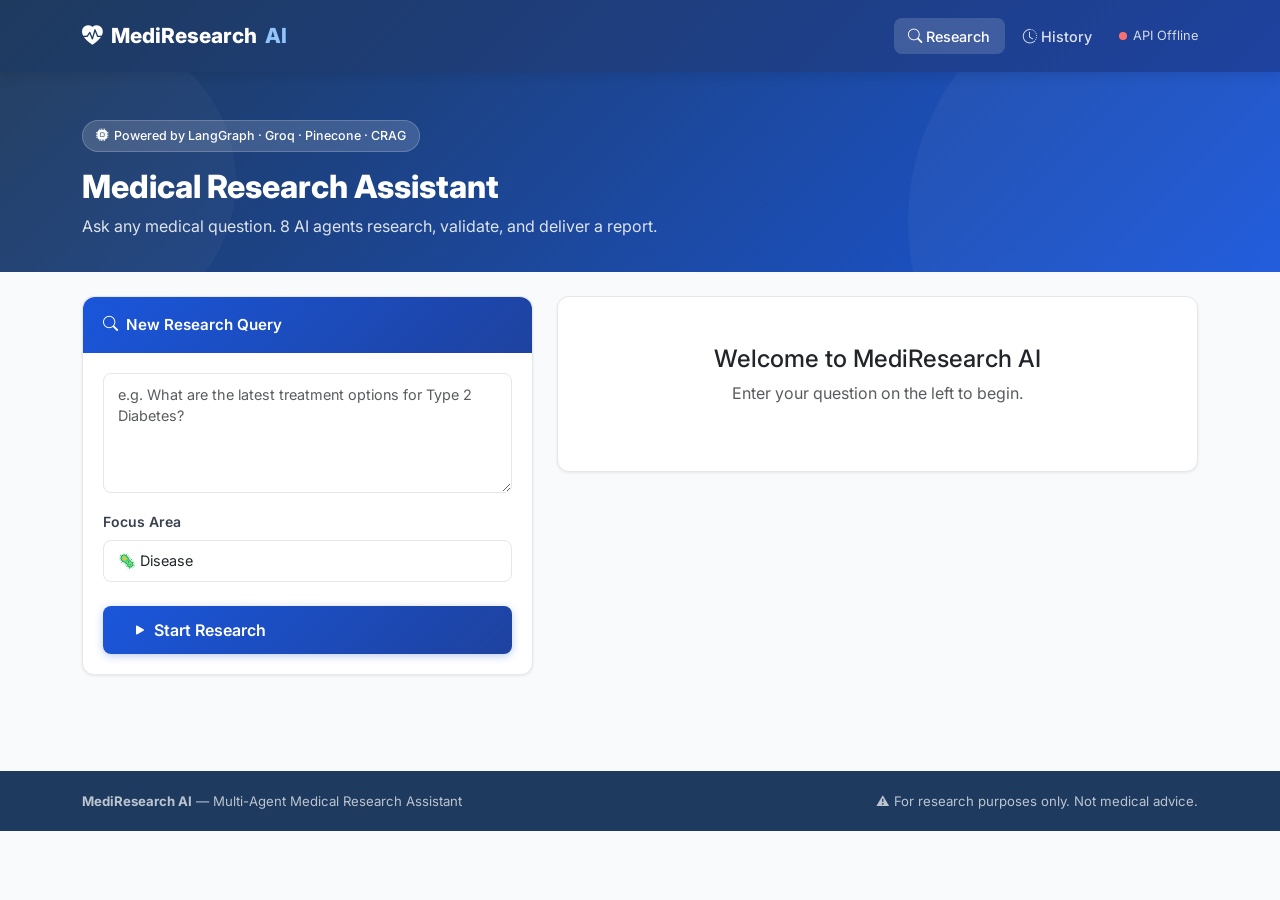
==== commit e2925953: "updated the frontend and llm model" ====
--- a/frontend/index.html
+++ b/frontend/index.html
@@ -20,14 +20,6 @@
         <a class="navbar-brand" href="index.html">
           <i class="bi bi-heart-pulse-fill"></i> MediResearch <span>AI</span>
         </a>
-        <button
-          class="navbar-toggler"
-          type="button"
-          data-bs-toggle="collapse"
-          data-bs-target="#navMenu"
-        >
-          <span class="navbar-toggler-icon"></span>
-        </button>
         <div class="collapse navbar-collapse" id="navMenu">
           <ul class="navbar-nav ms-auto align-items-center gap-1">
             <li class="nav-item">
@@ -60,14 +52,14 @@
         <h1 class="hero-title">Medical Research Assistant</h1>
         <p class="hero-subtitle">
           Ask any medical question. 8 AI agents research, validate, and deliver
-          a doctor-approved report.
+          a report.
         </p>
       </div>
     </section>
 
     <div class="container py-4">
       <div class="row g-4">
-        <!-- Left Column -->
+        <!-- Left Column - Query -->
         <div class="col-lg-5">
           <div class="card mb-4">
             <div class="card-header-custom">
@@ -80,15 +72,17 @@
                 rows="4"
                 placeholder="e.g. What are the latest treatment options for Type 2 Diabetes?"
               ></textarea>
+
               <div class="mt-3">
                 <label class="form-label">Focus Area</label>
                 <select class="form-select" id="focusArea">
                   <option value="general">🔬 General Medical</option>
-                  <option value="disease">🦠 Disease</option>
+                  <option value="disease" selected>🦠 Disease</option>
                   <option value="drug">💊 Drug / Treatment</option>
                   <option value="news">📰 Latest News</option>
                 </select>
               </div>
+
               <button
                 class="btn btn-primary w-100 btn-lg mt-4"
                 id="startBtn"
@@ -110,15 +104,14 @@
               >
             </div>
             <div class="card-body">
-              <div class="agent-pipeline" id="agentPipeline">
-                <!-- Populated by JS -->
-              </div>
+              <div class="agent-pipeline" id="agentPipeline"></div>
             </div>
           </div>
         </div>
 
-        <!-- Right Column -->
+        <!-- Right Column - Dynamic Content -->
         <div class="col-lg-7">
+          <!-- Welcome -->
           <div id="welcomeState" class="card">
             <div class="card-body text-center py-5">
               <h4>Welcome to MediResearch AI</h4>
@@ -128,6 +121,7 @@
             </div>
           </div>
 
+          <!-- Loading -->
           <div id="loadingState" class="card" style="display: none">
             <div class="card-body text-center py-5">
               <div class="spinner-medical mb-3"></div>
@@ -136,12 +130,35 @@
             </div>
           </div>
 
-          <div id="hitlPanel" style="display: none">
-            <!-- HITL panel will be populated by JS -->
-          </div>
-
-          <div id="reportPanel" style="display: none">
-            <!-- Report panel will be populated by JS -->
+          <!-- Report Panel (Single, clean version) -->
+          <div id="reportPanel" class="card shadow-sm" style="display: none">
+            <div
+              class="card-header bg-success text-white d-flex justify-content-between align-items-center"
+            >
+              <h5 class="mb-0">
+                <i class="bi bi-file-text"></i> Research Report
+              </h5>
+              <div>
+                <button
+                  onclick="downloadReport()"
+                  class="btn btn-light btn-sm me-2"
+                >
+                  <i class="bi bi-download"></i> Download PDF
+                </button>
+                <button onclick="copyReport()" class="btn btn-light btn-sm">
+                  <i class="bi bi-clipboard"></i> Copy
+                </button>
+              </div>
+            </div>
+            <div class="card-body">
+              <div
+                id="reportContent"
+                class="report-content"
+                style="line-height: 1.7; min-height: 400px"
+              >
+                <!-- Report content injected here -->
+              </div>
+            </div>
           </div>
         </div>
       </div>
